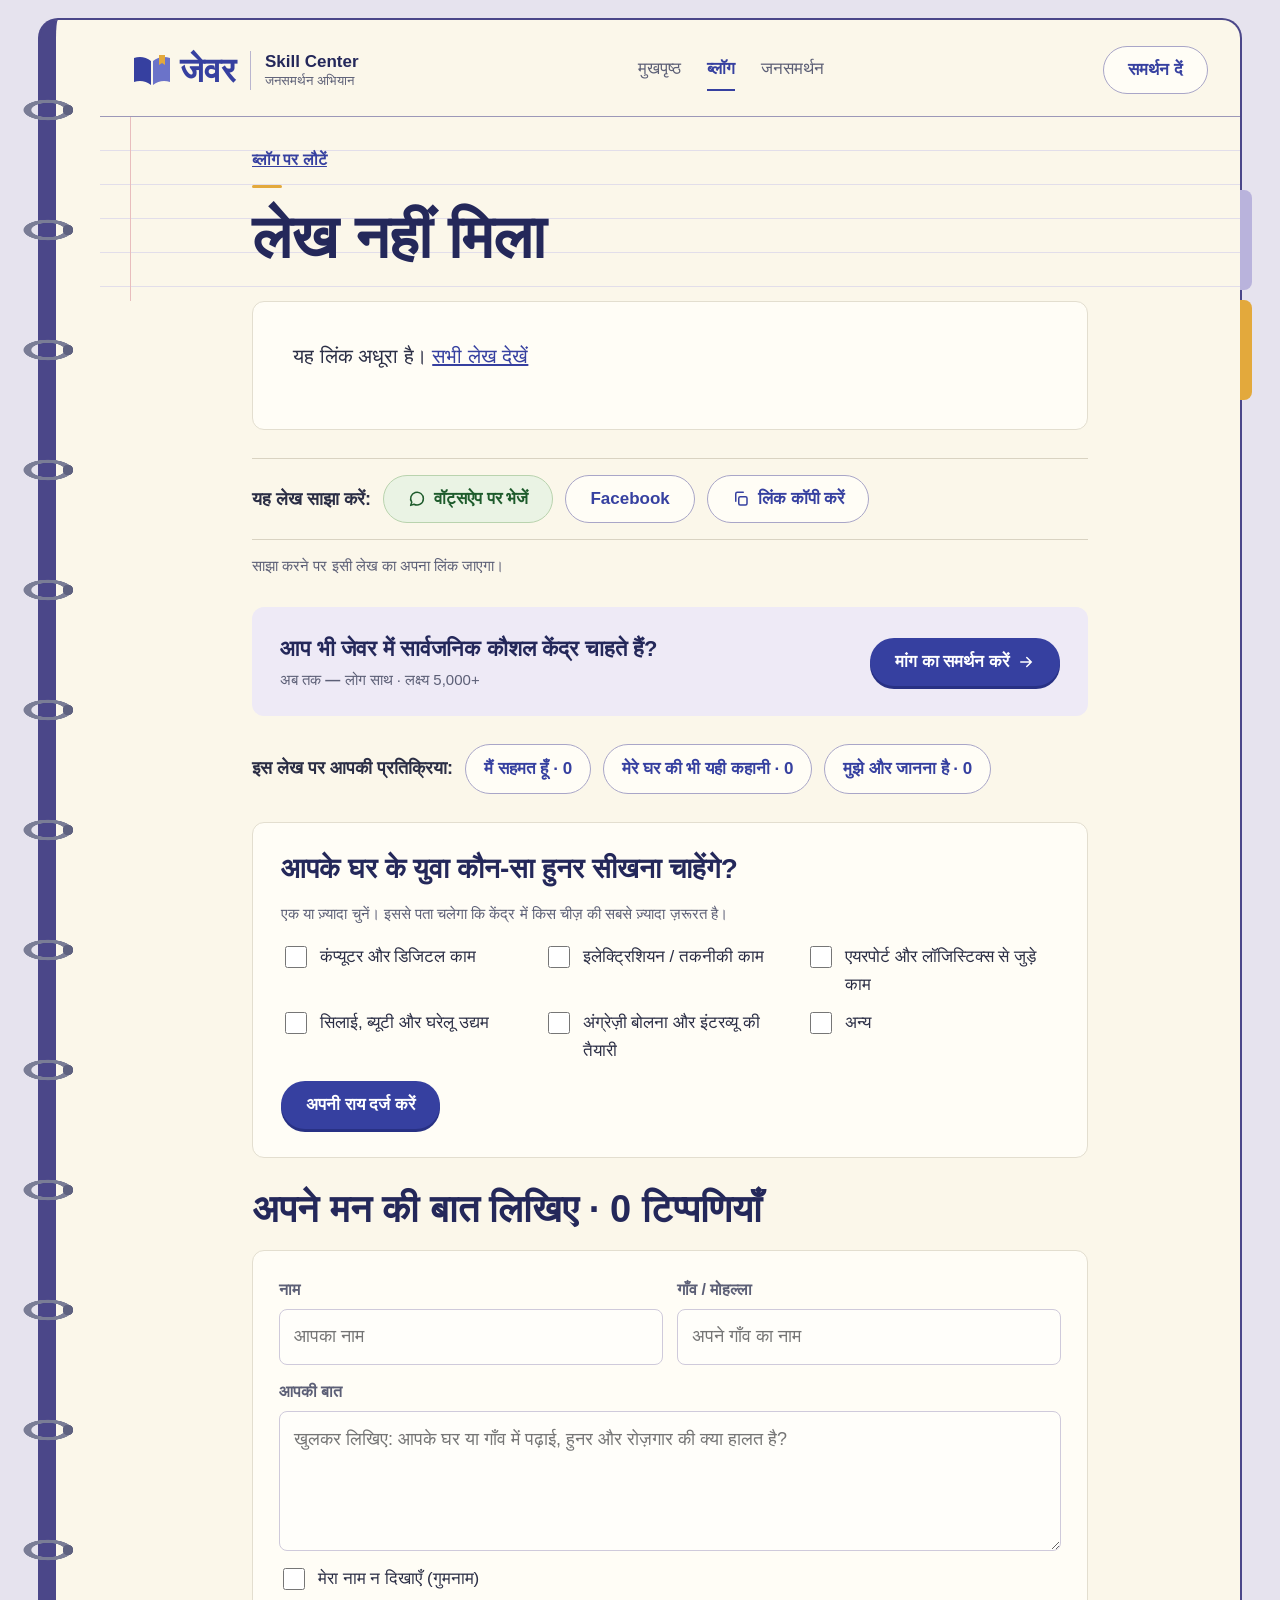
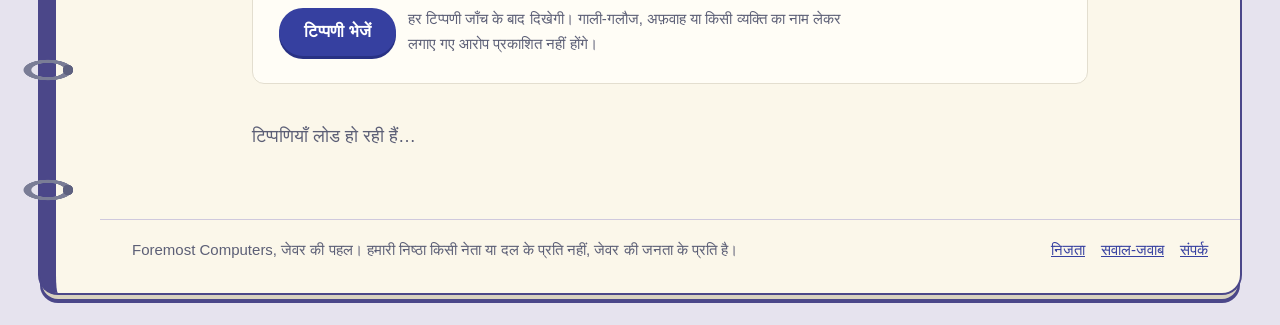
==== lekh/index.html @ 98ee4608 "जेवर कौशल अभियान: नोटबुक design, admin panel, सुरक्षित backend Co-Authored-By: Claude Opus 5.5 <nore" ====
<!doctype html>
<html lang="hi">
<head>
<meta charset="utf-8">
<meta name="viewport" content="width=device-width, initial-scale=1">
<meta http-equiv="Content-Security-Policy" content="default-src 'self'; script-src 'self'; style-src 'self' 'unsafe-inline' https://fonts.googleapis.com; font-src https://fonts.gstatic.com; img-src 'self' data: blob: https://czkkfprkhjdxjcgrgpqh.supabase.co; connect-src 'self' https://czkkfprkhjdxjcgrgpqh.supabase.co; object-src 'none'; base-uri 'self'; form-action 'self'; frame-src 'none'">
<meta name="referrer" content="strict-origin-when-cross-origin">
<link rel="icon" href="../assets/img/favicon.svg" type="image/svg+xml">
<title>जन-आवाज़ की डायरी | जेवर कौशल अभियान</title>
<meta name="description" content="हुनर और शिक्षा की बातें, जेवर से।">
<meta property="og:type" content="article">
<meta property="og:title" content="जन-आवाज़ की डायरी: जेवर कौशल अभियान">
<meta property="og:description" content="इस बार वोट सिर्फ़ शिक्षा के लिए। लेख पढ़ें और अपनी बात लिखें।">
<meta property="og:image" content="https://vickiedevil.github.io/jewar-kaushal/assets/img/kitab-shahar.jpg">
<meta name="twitter:card" content="summary_large_image">
<link rel="preconnect" href="https://fonts.googleapis.com">
<link href="https://fonts.googleapis.com/css2?family=Hind:wght@400;600;700&family=Kalam:wght@400&display=swap" rel="stylesheet">
<link rel="stylesheet" href="../assets/style.css">
</head>
<body data-slug="" data-root="../">
<script src="../assets/article-slug.js"></script>
<div class="book">
<header class="site-head">
<div class="wrap">
<a class="logo" href="../index.html">
<span class="logo-mark"><svg width="40" height="34" viewBox="0 0 40 34" aria-hidden="true"><path d="M2 5c6-2 12-1 17 3v24c-5-4-11-5-17-3z" fill="#3640A0"/><path d="M38 5c-6-2-12-1-17 3v24c5-4 11-5 17-3z" fill="#6B73C9"/><path d="M27 2h6v10l-3-2-3 2z" fill="#E3A93C"/></svg>जेवर</span>
<span class="logo-text"><b>Skill Center</b><span>जनसमर्थन अभियान</span></span>
</a>
<nav class="site-nav" aria-label="मुख्य मेनू">
<a href="../index.html">मुखपृष्ठ</a>
<a href="../jan-awaaz.html" aria-current="page">ब्लॉग</a>
<a href="../index.html#samarthan">जनसमर्थन</a>
</nav>
<a class="btn btn-outline" href="../index.html#samarthan">समर्थन दें</a>
</div>
</header>

<section class="post-head ruled">
<div class="narrow">
<p class="crumb"><a href="../jan-awaaz.html">ब्लॉग पर लौटें</a></p>
<p class="post-meta" id="p-meta">लेख लोड हो रहा है…</p>
<h1 id="p-title">&nbsp;</h1>
<p class="sub" id="p-sub" hidden></p>
</div>
</section>

<main class="post-main">
<div class="narrow">
<img class="post-cover" id="p-cover" alt="" hidden>
<article class="article" id="p-body"><p class="empty">लेख लोड हो रहा है…</p></article>

<section class="chips share" aria-label="यह लेख साझा करें">
<b>यह लेख साझा करें:</b>
<a class="btn btn-wa" data-share="wa" data-text="यह लेख पढ़िए:" href="#"><svg viewBox="0 0 24 24" fill="none" stroke="currentColor" stroke-width="2" stroke-linecap="round" stroke-linejoin="round" aria-hidden="true"><path d="M20.5 11.6a8.5 8.5 0 0 1-12.6 7.4L3.5 20.5l1.5-4.3a8.5 8.5 0 1 1 15.5-4.6z"/></svg>वॉट्सऐप पर भेजें</a>
<button class="btn btn-outline" type="button" data-share="native"><svg viewBox="0 0 24 24" fill="none" stroke="currentColor" stroke-width="2" stroke-linecap="round" aria-hidden="true"><circle cx="18" cy="5" r="3"/><circle cx="6" cy="12" r="3"/><circle cx="18" cy="19" r="3"/><path d="M8.6 13.5l6.8 4M15.4 6.5l-6.8 4"/></svg>साझा करें</button>
<a class="btn btn-outline" data-share="fb" href="#">Facebook</a>
<button class="btn btn-outline" type="button" data-share="copy"><svg viewBox="0 0 24 24" fill="none" stroke="currentColor" stroke-width="2" stroke-linecap="round" stroke-linejoin="round" aria-hidden="true"><rect x="9" y="9" width="11" height="11" rx="2"/><path d="M5 15V5a2 2 0 0 1 2-2h8"/></svg>लिंक कॉपी करें</button>
</section>
<p class="share-note">साझा करने पर इसी लेख का अपना लिंक जाएगा।</p>

<section class="cta-band">
<p style="font-size:22px;font-weight:700">आप भी जेवर में सार्वजनिक कौशल केंद्र चाहते हैं? <span class="small" style="display:block;font-weight:400">अब तक <b data-total>—</b> लोग साथ · लक्ष्य 5,000+</span></p>
<a class="btn btn-primary" href="../index.html#samarthan">मांग का समर्थन करें <svg viewBox="0 0 24 24" fill="none" stroke="currentColor" stroke-width="2" stroke-linecap="round" aria-hidden="true"><path d="M5 12h14M13 6l6 6-6 6"/></svg></a>
</section>

<section class="chips" aria-label="इस लेख पर प्रतिक्रिया">
<b>इस लेख पर आपकी प्रतिक्रिया:</b>
<button class="chip" type="button" data-react="agree">मैं सहमत हूँ · <span data-n>0</span></button>
<button class="chip" type="button" data-react="same_story">मेरे घर की भी यही कहानी · <span data-n>0</span></button>
<button class="chip" type="button" data-react="know_more">मुझे और जानना है · <span data-n>0</span></button>
</section>

<form class="card-form" id="poll-form">
<h2 style="font-size:28px">आपके घर के युवा कौन-सा हुनर सीखना चाहेंगे?</h2>
<p class="small" style="margin:0">एक या ज़्यादा चुनें। इससे पता चलेगा कि केंद्र में किस चीज़ की सबसे ज़्यादा ज़रूरत है।</p>
<fieldset style="border:0;padding:0;margin:0">
<legend class="sr-only">हुनर चुनें</legend>
<div class="poll-grid">
<label class="check"><input type="checkbox" name="skill" value="computer">कंप्यूटर और डिजिटल काम</label>
<label class="check"><input type="checkbox" name="skill" value="electrician">इलेक्ट्रिशियन / तकनीकी काम</label>
<label class="check"><input type="checkbox" name="skill" value="airport">एयरपोर्ट और लॉजिस्टिक्स से जुड़े काम</label>
<label class="check"><input type="checkbox" name="skill" value="silai">सिलाई, ब्यूटी और घरेलू उद्यम</label>
<label class="check"><input type="checkbox" name="skill" value="english">अंग्रेज़ी बोलना और इंटरव्यू की तैयारी</label>
<label class="check"><input type="checkbox" name="skill" value="other">अन्य</label>
</div>
</fieldset>
<button class="btn btn-ink" type="submit" style="align-self:flex-start">अपनी राय दर्ज करें</button>
<p class="msg" id="poll-msg" role="status" hidden></p>
</form>
<div class="card-form" id="poll-results" hidden aria-live="polite"></div>

<section class="comments" aria-labelledby="c-title">
<h2 id="c-title">अपने मन की बात लिखिए · <span data-ccount>0</span> टिप्पणियाँ</h2>
<form class="cform" id="comment-form" novalidate>
<div class="hp" aria-hidden="true"><label>वेबसाइट<input name="website" type="text" tabindex="-1" autocomplete="off"></label></div>
<div class="replying" id="replying" hidden><span>जवाब दे रहे हैं: <b id="replying-name"></b></span><button type="button" id="reply-cancel">रद्द करें</button></div>
<div class="two">
<label class="field">नाम<input name="name" type="text" maxlength="60" placeholder="आपका नाम"></label>
<label class="field">गाँव / मोहल्ला<input name="village" type="text" maxlength="60" placeholder="अपने गाँव का नाम"></label>
</div>
<label class="field">आपकी बात<textarea name="body" maxlength="1500" placeholder="खुलकर लिखिए: आपके घर या गाँव में पढ़ाई, हुनर और रोज़गार की क्या हालत है?"></textarea></label>
<label class="check"><input name="anon" type="checkbox">मेरा नाम न दिखाएँ (गुमनाम)</label>
<div class="chips">
<button class="btn btn-primary" type="submit">टिप्पणी भेजें</button>
<p class="small" style="margin:0;max-width:460px">हर टिप्पणी जाँच के बाद दिखेगी। गाली-गलौज, अफ़वाह या किसी व्यक्ति का नाम लेकर लगाए गए आरोप प्रकाशित नहीं होंगे।</p>
</div>
<p class="msg" id="comment-msg" role="status" hidden></p>
</form>
<div class="clist" id="comment-list"><p class="empty">टिप्पणियाँ लोड हो रही हैं…</p></div>
</section>
</div>
</main>

<footer class="site-foot">
<div class="wrap">
<p>Foremost Computers, जेवर की पहल। हमारी निष्ठा किसी नेता या दल के प्रति नहीं, जेवर की जनता के प्रति है।</p>
<nav aria-label="फ़ुटर"><a href="../index.html#nijta">निजता</a><a href="../index.html#sawal">सवाल-जवाब</a><a href="mailto:Foremostinfotech@gmail.com">संपर्क</a></nav>
</div>
</footer>
</div>
<script src="../assets/vendor/supabase-2.119.2.js"></script>
<script src="../assets/config.js"></script>
<script src="../assets/app.js"></script>
<script src="../assets/article.js"></script>
<script src="../assets/post.js"></script>
</body>
</html>
---- assets/style.css ----
/* जेवर कौशल अभियान — हिंदी नोटबुक डिज़ाइन */
:root{
  --desk:#E6E3EE; --page:#FBF7EA; --card:#FFFDF6; --rule:#E2DEEA; --margin:#E8BDBD;
  --ink:#24285A; --text:#2B2E45; --muted:#5C5F76; --indigo:#3640A0; --indigo-dark:#283184;
  --binding:#4B4789; --saffron:#E3A93C; --soft:#EEEAF6; --sand:#F4EEDC;
  --wa-bg:#EAF3E4; --wa:#1E5B2C; --line:#D9D3C2;
}
*{box-sizing:border-box}
html{scroll-behavior:smooth}
@media (prefers-reduced-motion:reduce){html{scroll-behavior:auto}*{transition:none!important}}
body{margin:0;background:var(--desk);color:var(--text);font-family:'Hind',sans-serif;font-size:18px;line-height:1.65}
a{color:var(--indigo)}a:hover{color:var(--indigo-dark)}
:focus-visible{outline:3px solid var(--saffron);outline-offset:3px;border-radius:4px}
img{max-width:100%;display:block}
h1,h2,h3{color:var(--ink);font-weight:700;line-height:1.25}
.hand{font-family:'Kalam',cursive}
[hidden]{display:none!important}
.hp{position:absolute!important;left:-9999px;width:1px;height:1px;overflow:hidden}
.hero-grid > *,.join > *,.split > *,.desk > *,.feature > *,.two > *{min-width:0}
.sr-only{position:absolute;width:1px;height:1px;overflow:hidden;clip:rect(0 0 0 0);white-space:nowrap}
.small{font-size:15px;color:var(--muted)}
.empty{color:var(--muted)}

/* ---------- कॉपी (notebook) का ढाँचा ---------- */
.book{width:min(1260px,calc(100% - 80px));margin:20px auto 32px;background:var(--page);border-radius:18px;border-left:16px solid var(--binding);box-shadow:0 0 0 2px var(--binding),0 8px 0 -2px #D8D2C0,0 10px 0 0 var(--binding);position:relative;padding-left:44px}
.book::before{content:"";position:absolute;left:-36px;top:30px;bottom:30px;width:62px;background:radial-gradient(circle at 48px 60px,#5E6180 0 5px,transparent 5.5px),radial-gradient(ellipse 26px 11px at 28px 60px,transparent 0 62%,#7A7D96 66% 92%,transparent 96%);background-size:62px 120px;background-repeat:repeat-y;pointer-events:none}
.book::after{content:"";position:absolute;right:-12px;top:170px;width:12px;height:100px;background:#B9B3DC;border-radius:0 8px 8px 0;box-shadow:0 110px 0 #E3A93C;pointer-events:none}
.wrap{max-width:1140px;margin:0 auto;padding:0 32px}
.narrow{max-width:900px;margin:0 auto;padding:0 32px}
.ruled{background-image:linear-gradient(90deg,transparent 0,transparent 30px,var(--margin) 30px,var(--margin) 31.5px,transparent 31.5px),repeating-linear-gradient(transparent 0,transparent 33px,var(--rule) 33px,var(--rule) 34px)}

/* ---------- बटन ---------- */
.btn{display:inline-flex;align-items:center;justify-content:center;gap:8px;min-height:48px;padding:10px 24px;border-radius:999px;border:1.5px solid transparent;font:inherit;font-weight:700;font-size:17px;text-decoration:none;cursor:pointer;line-height:1.2}
.btn svg{width:18px;height:18px;flex:none}
.btn-primary,.btn-ink{background:var(--indigo);color:#fff;box-shadow:0 3px 0 var(--indigo-dark)}
.btn-primary:hover,.btn-ink:hover{background:var(--indigo-dark);color:#fff}
.btn-outline{background:var(--card);border-color:#A9A6C8;color:var(--indigo)}
.btn-outline:hover{border-color:var(--indigo)}
.btn-wa{background:var(--wa-bg);border-color:#B9D3AE;color:var(--wa)}
.btn-wa:hover{border-color:var(--wa);color:var(--wa)}
.btn[disabled]{opacity:.6;cursor:default}
.textlink{font-weight:700;text-underline-offset:5px}

/* ---------- हेडर ---------- */
.site-head .wrap{display:flex;flex-wrap:wrap;align-items:center;justify-content:space-between;gap:16px;padding-top:22px;padding-bottom:18px;border-bottom:1.5px solid #9C98B8}
.logo{display:flex;align-items:center;gap:14px;text-decoration:none;color:var(--ink)}
.logo-mark{display:flex;align-items:center;gap:8px;font-size:34px;font-weight:700;color:var(--indigo)}
.logo-text{border-left:1.5px solid #B9B5CF;padding-left:14px;display:flex;flex-direction:column;line-height:1.3}
.logo-text b{font-size:17px;color:var(--ink)}
.logo-text span{font-size:13px;color:var(--muted)}
.site-nav{display:flex;flex-wrap:wrap;gap:26px;font-size:17px}
.site-nav a{color:var(--muted);text-decoration:none;padding:6px 0}
.site-nav a[aria-current="page"]{color:var(--indigo);font-weight:700;border-bottom:2px solid var(--indigo)}

/* ---------- ब्रांड पट्टी ---------- */
.brandline{display:flex;flex-wrap:wrap;gap:8px 14px;align-items:center;margin:0;font-size:16px;color:var(--muted)}
.brandline b{background:var(--soft);color:var(--indigo);padding:3px 12px;border-radius:999px;font-size:15px}

/* ---------- हीरो ---------- */
.hero-grid{display:grid;grid-template-columns:1.05fr 1fr;gap:32px;align-items:center;padding-top:40px;padding-bottom:36px}
.hero-copy{padding-left:40px;display:flex;flex-direction:column;gap:18px}
.place{display:flex;align-items:center;gap:8px;margin:0;font-weight:700;color:var(--indigo);font-size:16px}
.hero-kick{margin:0;font-family:'Kalam',cursive;font-size:24px;color:#55597A}
.hero h1{margin:0;font-size:clamp(40px,5.2vw,68px);line-height:1.12;letter-spacing:-.5px}
.hero h1 .accent{color:var(--indigo);display:inline-block;position:relative}
.hero h1 .accent::after{content:"";position:absolute;left:4%;right:0;bottom:-6px;height:8px;background:var(--saffron);border-radius:8px;transform:rotate(-1deg);opacity:.85}
.hero .lead{margin:6px 0 0;font-size:20px;max-width:560px}
.hero .actions{display:flex;flex-wrap:wrap;gap:22px;align-items:center;margin-top:6px}
.hero-art{position:relative}
.hero-art img{width:100%;height:auto;filter:drop-shadow(0 18px 22px rgba(40,40,90,.18))}
.hero-art .scribble{position:absolute;right:4%;top:-6px;margin:0;font-family:'Kalam',cursive;font-size:20px;color:#55597A;transform:rotate(-4deg)}

/* ---------- समर्थन गिनती पट्टी ---------- */
.tally{margin:8px 0 0;background:var(--sand);border:1.5px solid #E1D7BC;border-radius:10px;box-shadow:0 3px 0 #E1D7BC;display:grid;grid-template-columns:1.3fr 1fr 1fr}
.tally > div{padding:22px 28px}
.tally > div + div{border-left:1.5px solid #D9CEB0}
.tally h2{margin:0 0 6px;font-size:24px}
.tally p{margin:0}
.tally .label{font-size:15px;font-weight:700;color:var(--muted)}
.tally .num{font-size:clamp(38px,4.6vw,56px);font-weight:700;line-height:1.1;color:var(--ink)}
.tally .goal{color:var(--indigo)}
.bar{height:10px;background:#E7DFC6;border-radius:6px;overflow:hidden;margin-top:10px}
.bar > span{display:block;height:100%;width:0;background:var(--indigo);transition:width .8s ease}

/* ---------- सेक्शन शीर्षक ---------- */
.section{padding:56px 0}
.kicker{display:flex;align-items:center;gap:12px;margin:0 0 8px;font-weight:700;color:var(--muted);font-size:16px}
.kicker::before{content:"";width:30px;height:3px;background:var(--saffron);border-radius:2px}
.sec-head{display:flex;flex-wrap:wrap;justify-content:space-between;align-items:end;gap:14px;margin-bottom:26px}
.sec-head h2{margin:0;font-size:clamp(32px,4vw,48px)}

/* ---------- डायरी / लेख कार्ड ---------- */
.feature{background:var(--card);border:1.5px solid #E3DECF;border-radius:12px;padding:16px;display:grid;grid-template-columns:minmax(240px,400px) 1fr;gap:34px;align-items:center}
.feature img{width:100%;aspect-ratio:3/2;object-fit:cover;border-radius:8px}
.feature .meta{margin:0 0 8px;font-size:15px;font-weight:700;color:#6A5C8E}
.feature h3{margin:0 0 10px;font-size:clamp(26px,3.2vw,40px)}
.feature h3 a{color:inherit;text-decoration:none}
.feature p.sum{margin:0 0 18px;color:var(--muted);font-size:19px}
.card-actions{display:flex;flex-wrap:wrap;gap:12px}
.more{display:grid;grid-template-columns:repeat(auto-fit,minmax(300px,1fr));gap:18px;margin-top:20px}
.mini{background:var(--card);border:1.5px solid #E3DECF;border-radius:10px;padding:12px;display:flex;gap:18px;align-items:center;text-decoration:none;color:var(--ink)}
.mini img{width:130px;aspect-ratio:4/3;object-fit:cover;border-radius:6px;flex:none}
.mini .cat{margin:0 0 4px;font-size:14px;font-weight:700;color:#6A5C8E}
.mini h3{margin:0;font-size:21px}
.mini:hover h3{color:var(--indigo)}
.ph{width:130px;aspect-ratio:4/3;border-radius:6px;flex:none;background:repeating-linear-gradient(transparent 0 15px,#D9D3E9 15px 16px),var(--soft)}

/* ---------- जनता की बातें (स्टिकी नोट) ---------- */
.notes{display:grid;grid-template-columns:repeat(auto-fit,minmax(230px,1fr));gap:30px 24px}
.note{margin:0;padding:28px 22px 22px;font-family:'Kalam',cursive;font-size:24px;line-height:1.4;color:#2A2A3A;box-shadow:0 10px 14px -9px rgba(40,30,0,.4);position:relative}
.note::before{content:"";position:absolute;top:-11px;left:calc(50% - 40px);width:80px;height:22px;background:rgba(255,255,255,.65);transform:rotate(-3deg)}
.note:nth-child(4n+1){background:#FFF0A8;transform:rotate(-2deg)}
.note:nth-child(4n+2){background:#E3DCF7;transform:rotate(1.5deg)}
.note:nth-child(4n+3){background:#D6EEDB;transform:rotate(-1deg)}
.note:nth-child(4n){background:#FFDCC8;transform:rotate(2deg)}

/* ---------- आँकड़े ---------- */
.facts{background:var(--ink);color:#fff;border-radius:14px;padding:36px;margin:0 32px}
.facts h2{color:#fff;margin:0 0 22px;font-size:clamp(28px,3.4vw,40px)}
.fact-grid{display:grid;grid-template-columns:repeat(auto-fit,minmax(220px,1fr));gap:16px}
.fact{background:var(--card);color:var(--text);border-radius:10px;padding:20px;display:flex;flex-direction:column;gap:4px}
.fact b{font-size:44px;color:var(--indigo);line-height:1.1}
.fact span{font-size:14px;color:var(--muted)}
.facts .question{margin:22px 0 0;font-size:21px;font-weight:600}
.facts .question em{font-style:normal;color:#F6D38C}

/* ---------- जनप्रतिनिधियों के लिए पट्टी ---------- */
.leader-band{padding:34px 0 0}
.leader{background:var(--ink);color:#EDEBFA;border-radius:14px;padding:30px 34px;display:grid;grid-template-columns:1fr auto;gap:24px;align-items:center}
.leader h2{color:#fff;margin:0 0 10px;font-size:clamp(26px,3.2vw,36px)}
.leader p{margin:0 0 8px}.leader b{color:#F6D38C}
.leader .kicker{color:#C9C6E8}
.leader .small{color:#C9C6E8}
.leader-acts{display:flex;flex-direction:column;gap:12px;align-items:center}
.leader .btn-primary{background:var(--saffron);color:#24285A;box-shadow:0 3px 0 #B9832A}
.leader .btn-primary:hover{background:#F0B955;color:#24285A}
.leader .textlink{color:#fff}
.contact-line{font-size:16px;margin:6px 0 0}
.leader .contact-line a{color:#F6D38C}
@media (max-width:900px){.leader{grid-template-columns:1fr}.leader-acts{align-items:flex-start}}
@media (max-width:640px){.leader{padding:24px 20px}}

/* ---------- खुला पत्र: एक वोट ---------- */
.letter{max-width:820px;margin:0 auto;background-color:var(--card);border:1.5px solid #E3DECF;border-radius:12px;box-shadow:0 6px 0 -1px #E1D7BC;padding:40px 44px 34px 64px;position:relative;font-size:20px;line-height:1.8}
.letter::before{content:"";position:absolute;top:-12px;left:calc(50% - 50px);width:100px;height:24px;background:rgba(227,169,60,.55);transform:rotate(-2deg)}
.letter h2{margin:0 0 16px;font-size:clamp(28px,3.6vw,40px)}
.letter p{margin:0 0 14px}
.letter .strong{font-weight:700;color:var(--ink)}
.letter-foot{display:flex;flex-wrap:wrap;gap:16px;align-items:center;justify-content:space-between;margin-top:10px}
.letter .sign{margin:0;font-family:'Kalam',cursive;font-size:24px;color:var(--indigo)}
@media (max-width:640px){.letter{padding:30px 20px 24px;font-size:18px}}

/* ---------- फ़ॉर्म ---------- */
.join{display:grid;grid-template-columns:1fr 1fr;gap:44px;align-items:start}
.card-form{background:var(--card);border:1.5px solid #E3DECF;border-radius:12px;padding:28px;display:flex;flex-direction:column;gap:16px}
.card-form h2{margin:0;font-size:30px}
.field{display:flex;flex-direction:column;gap:6px;font-weight:700;font-size:16px;color:var(--muted)}
.field input,.field textarea,.field select{width:100%;max-width:100%;font:inherit;font-weight:400;font-size:18px;color:var(--text);padding:12px 14px;border:1.5px solid #CFCADB;border-radius:8px;background:#FFFEFA}
.field input:focus,.field textarea:focus,.field select:focus{border-color:var(--indigo);outline:none;box-shadow:0 0 0 3px #D6D8F3}
.field textarea{resize:vertical;min-height:140px;line-height:1.7}
.check{display:flex;gap:10px;align-items:flex-start;font-size:17px}
.check input{width:22px;height:22px;margin-top:3px;flex:none;accent-color:var(--indigo)}
.msg{margin:0;padding:12px 14px;border-radius:8px;font-weight:600}
.msg.ok{background:#E4F2E6;color:#1C5530}
.msg.err{background:#FBE3DC;color:#8A2E07}
.thanks{display:flex;flex-direction:column;gap:14px}
.pledge{font-size:20px;line-height:1.7}
.pledge .q{font-family:'Kalam',cursive;font-size:clamp(28px,3.2vw,36px);line-height:1.4;color:var(--indigo);margin:0 0 18px}

/* ---------- गाँव और पहल ---------- */
.split{display:grid;grid-template-columns:1fr 1fr;gap:36px}
.split h2{margin:0 0 10px;font-size:30px}
.vrow{display:flex;justify-content:space-between;border-bottom:1px dashed #CFC8B2;padding:8px 0}
.boxed{background:var(--soft);border-radius:12px;padding:28px;display:flex;flex-direction:column;gap:12px}
.boxed p{margin:0}

/* ---------- सवाल-जवाब ---------- */
.faq details{border-bottom:1px solid var(--line);padding:14px 0}
.faq summary{font-weight:700;cursor:pointer;color:var(--ink)}
.faq details p{margin:8px 0 0}

/* ---------- फ़ुटर ---------- */
.site-foot .wrap{display:flex;flex-wrap:wrap;justify-content:space-between;gap:14px;padding-top:18px;padding-bottom:30px;border-top:1.5px solid #CFC9DD;font-size:15px;color:var(--muted)}
.site-foot p{margin:0;max-width:640px}
.site-foot nav{display:flex;gap:16px}

/* ---------- लेख पन्ना ---------- */
.post-head .narrow{padding-top:30px;padding-bottom:26px;display:flex;flex-direction:column;gap:12px}
.crumb{margin:0;font-size:16px;font-weight:700}
.post-meta{margin:0;display:flex;align-items:center;gap:12px;font-size:15px;font-weight:700;color:#6A5C8E}
.post-meta::before{content:"";width:30px;height:3px;background:var(--saffron);border-radius:2px}
.post-tag{display:none}
.post-head h1{margin:0;font-size:clamp(34px,5vw,60px)}
.post-head .sub{margin:0;font-size:20px;color:var(--muted)}
.post-main .narrow{padding-bottom:50px;display:flex;flex-direction:column;gap:28px}
.post-cover{width:100%;aspect-ratio:16/9;object-fit:cover;border-radius:10px}
.article{background:var(--card);border:1.5px solid #E3DECF;border-radius:12px;padding:36px 40px;font-size:20px;line-height:1.85}
.article p{margin:0 0 18px}
.article h2{font-size:26px;margin:28px 0 12px}
.article h2:first-child{margin-top:0}
.factbox{background:var(--sand);border-radius:10px;padding:18px 22px;margin:0 0 18px}
.factbox p{margin:0 0 10px}.factbox p:last-child{margin:0}
.factbox strong{color:var(--indigo);font-size:24px}
.article blockquote{margin:8px 0 22px;padding:4px 0 4px 20px;border-left:5px solid var(--saffron);font-family:'Kalam',cursive;font-size:28px;line-height:1.5;color:var(--indigo)}
.source{font-size:15px;line-height:1.6;color:var(--muted);border-top:1px dashed #CFC8B2;padding-top:14px;margin:0}
.cta-band{background:var(--soft);border-radius:12px;padding:24px 28px;display:flex;flex-wrap:wrap;gap:18px;align-items:center;justify-content:space-between}
.cta-band p{margin:0;color:var(--ink)}
.chips{display:flex;flex-wrap:wrap;gap:12px;align-items:center}
.chip{font:inherit;font-size:17px;font-weight:600;background:var(--card);border:1.5px solid #A9A6C8;color:var(--indigo);padding:10px 18px;border-radius:999px;min-height:48px;cursor:pointer}
.chip[aria-pressed="true"]{background:var(--indigo);border-color:var(--indigo);color:#fff}
.share{border-top:1px solid var(--line);border-bottom:1px solid var(--line);padding:16px 0}
.share-note{margin:-14px 0 0;font-size:15px;color:var(--muted)}
.poll-grid{display:grid;grid-template-columns:repeat(auto-fit,minmax(240px,1fr));gap:10px}
.result{display:flex;flex-direction:column;gap:4px;font-size:17px}
.comments h2{margin:0 0 16px;font-size:clamp(28px,3.4vw,38px)}
.cform{background:var(--card);border:1.5px solid #E3DECF;border-radius:12px;padding:26px;display:flex;flex-direction:column;gap:14px}
.two{display:grid;grid-template-columns:repeat(auto-fit,minmax(min(220px,100%),1fr));gap:14px}
.replying{display:flex;gap:10px;align-items:center;background:var(--soft);padding:8px 12px;border-radius:8px}
.replying button{font:inherit;background:none;border:none;color:#8A2E07;font-weight:700;cursor:pointer;min-height:40px}
.clist{display:flex;flex-direction:column;gap:14px;margin-top:20px}
.comment{background:var(--card);border:1.5px solid #E3DECF;border-radius:10px;padding:18px 20px}
.comment .who{margin:0 0 6px;font-size:16px;color:var(--muted)}.comment .who b{color:var(--ink)}
.comment .body{margin:0 0 8px;font-size:18px;line-height:1.7;white-space:pre-line}
.comment .acts{display:flex;gap:16px}
.comment .acts button{font:inherit;font-size:16px;font-weight:600;background:none;border:none;color:var(--indigo);cursor:pointer;min-height:44px;padding:0}
.reply{margin:10px 0 0 26px;background:#F7F5FC;border-left:4px solid #B9B5DA;border-radius:6px;padding:12px 14px}
.reply.official{background:var(--soft);border-left-color:var(--indigo)}

/* ---------- लेखक कक्ष ---------- */
.desk{display:grid;grid-template-columns:1.4fr 1fr;gap:26px;align-items:start}
.desk-side{background:var(--sand);border:1.5px solid #E1D7BC;border-radius:12px;padding:22px;display:flex;flex-direction:column;gap:14px;position:sticky;top:16px}
.og-card{background:var(--card);border:1.5px solid #E3DECF;border-radius:10px;overflow:hidden}
.og-card img,.og-card .ph{width:100%;aspect-ratio:16/9;object-fit:cover;border-radius:0}
.og-card div{padding:12px 14px}
.og-card b{display:block;font-size:19px;color:var(--ink);line-height:1.35}
.drafts{display:flex;flex-direction:column;gap:8px}
.drafts button{font:inherit;text-align:left;background:var(--card);border:1.5px solid #E3DECF;border-radius:8px;padding:10px 12px;cursor:pointer;color:var(--ink)}
.preview-frame{width:100%;height:760px;border:1.5px solid #CFCADB;border-radius:12px;background:#fff}
.steps{margin:0;padding-left:22px}.steps li{margin-bottom:6px}
code{background:var(--soft);padding:1px 6px;border-radius:4px;font-size:.9em}

@media (min-width:901px){.hero h1 .accent{white-space:nowrap}}
/* ---------- मोबाइल ---------- */
@media (max-width:900px){
  .hero-grid,.join,.split,.desk,.feature{grid-template-columns:1fr}
  .hero-copy{padding-left:12px}
  .tally{grid-template-columns:1fr 1fr}
  .tally > div:first-child{grid-column:1/-1;border-bottom:1.5px solid #D9CEB0}
  .tally > div:nth-child(2){border-left:0}
  .desk-side{position:static}
}
@media (max-width:640px){
  body{font-size:17px}
  .book{width:100%;margin:0;border-radius:0;border-left-width:8px;padding-left:0;box-shadow:none}
  .book::before,.book::after{display:none}
  .wrap,.narrow{padding:0 18px}
  .ruled{background-image:repeating-linear-gradient(transparent 0,transparent 33px,var(--rule) 33px,var(--rule) 34px)}
  .site-nav{gap:18px;font-size:16px}
  .logo-mark{font-size:28px}
  .hero-grid{padding-top:24px}
  .hero-copy{padding-left:0}
  .tally > div{padding:16px 18px}
  .facts{margin:0 12px;padding:24px 18px}
  .article{padding:24px 20px}
  .mini img,.ph{width:96px}
  .card-actions .btn{flex:1 1 auto}
}
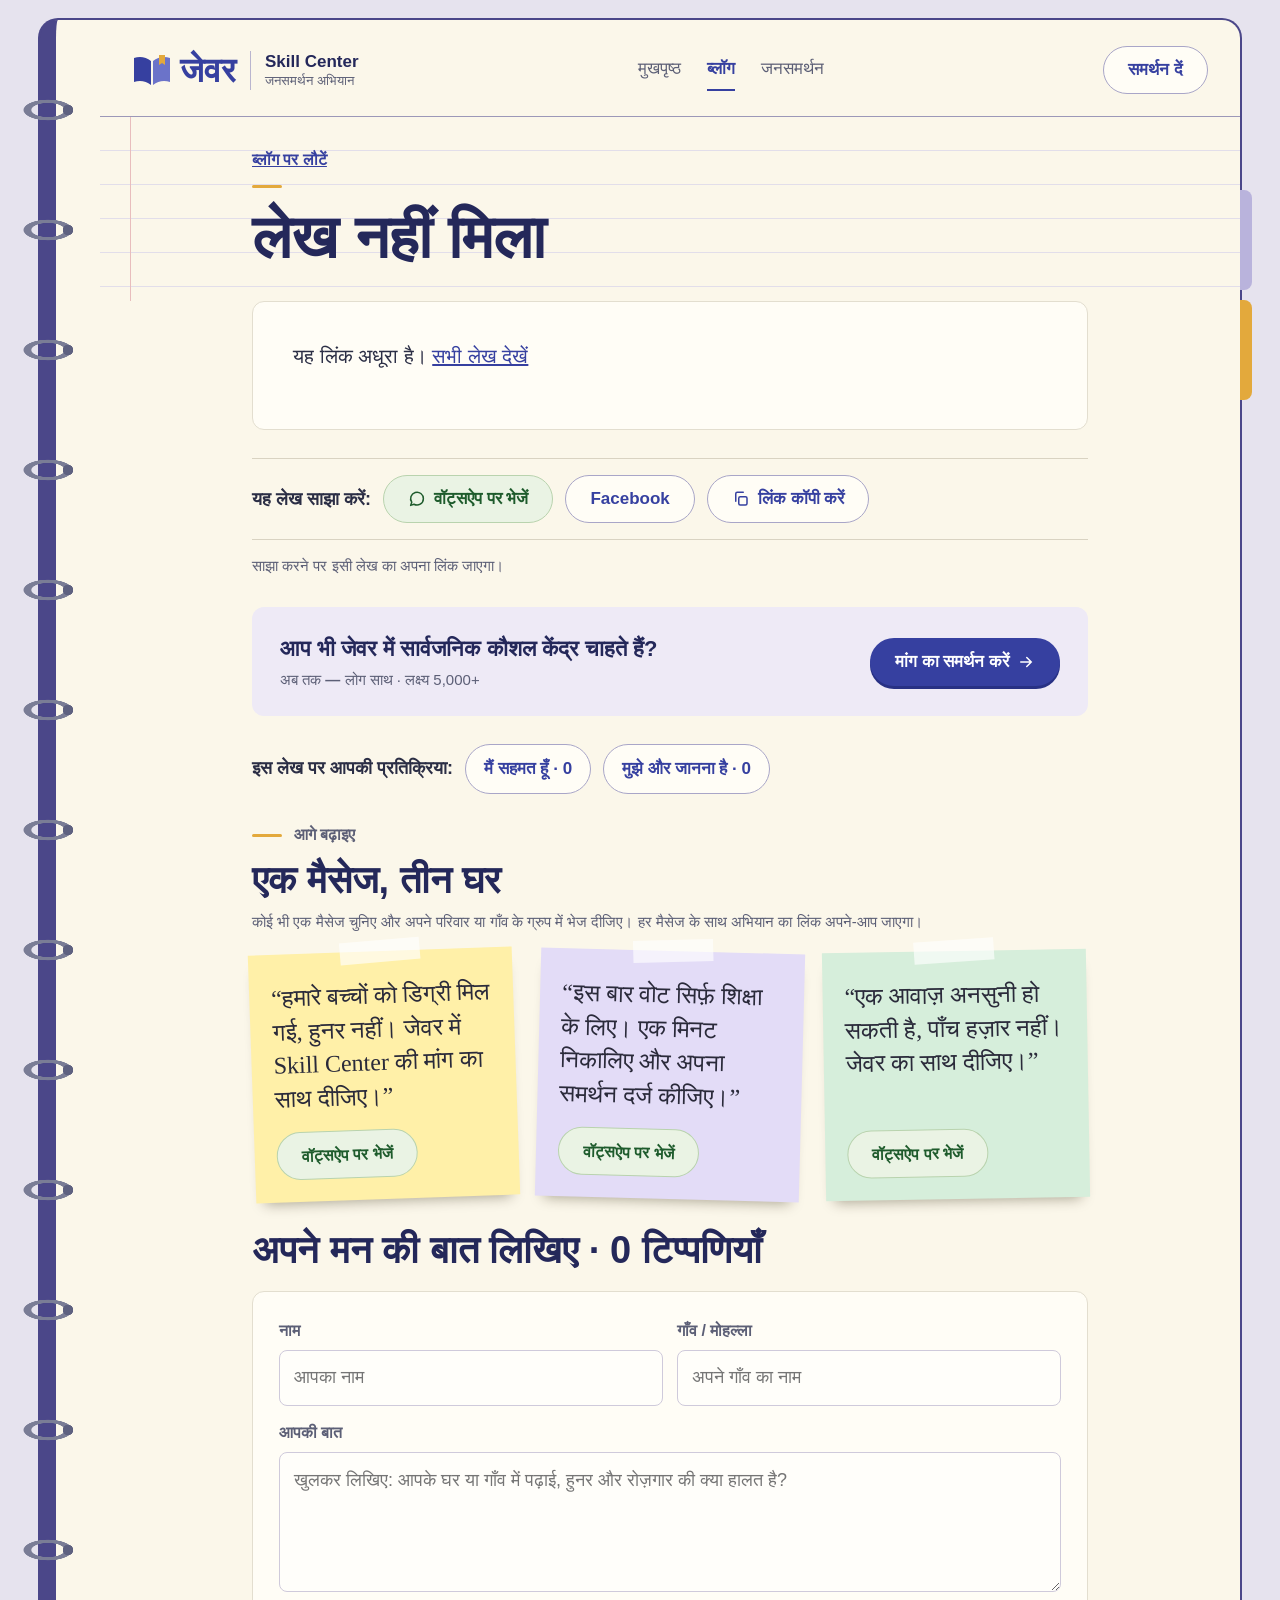
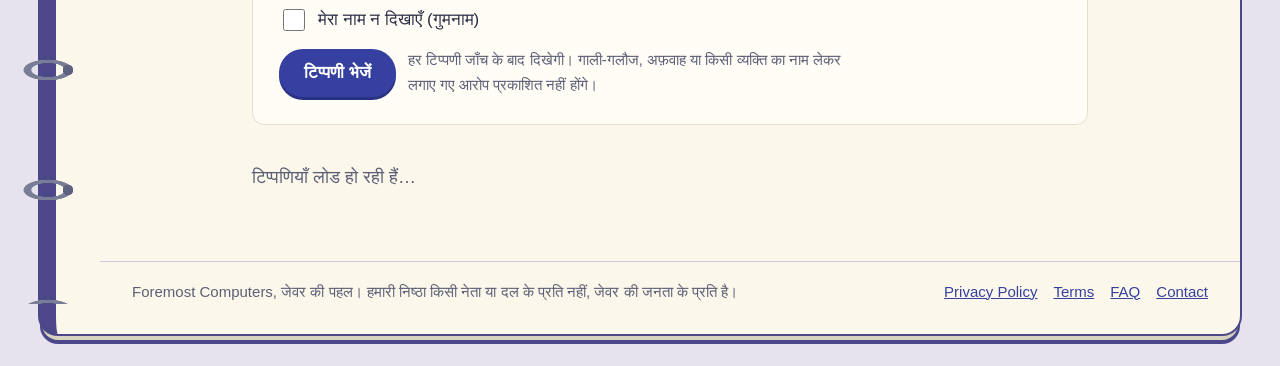
==== commit fe81645d: "Footer pages (Privacy, Terms, Contact), English admin with Hindi toggle, share-message section repla" ====
--- a/lekh/index.html
+++ b/lekh/index.html
@@ -11,7 +11,7 @@
 <meta property="og:type" content="article">
 <meta property="og:title" content="जन-आवाज़ की डायरी: जेवर कौशल अभियान">
 <meta property="og:description" content="इस बार वोट सिर्फ़ शिक्षा के लिए। लेख पढ़ें और अपनी बात लिखें।">
-<meta property="og:image" content="https://vickiedevil.github.io/jewar-kaushal/assets/img/kitab-shahar.jpg">
+<meta property="og:image" content="https://vickie-devil.github.io/jewar-kaushal/assets/img/kitab-shahar.jpg">
 <meta name="twitter:card" content="summary_large_image">
 <link rel="preconnect" href="https://fonts.googleapis.com">
 <link href="https://fonts.googleapis.com/css2?family=Hind:wght@400;600;700&family=Kalam:wght@400&display=swap" rel="stylesheet">
@@ -66,28 +66,19 @@
 <section class="chips" aria-label="इस लेख पर प्रतिक्रिया">
 <b>इस लेख पर आपकी प्रतिक्रिया:</b>
 <button class="chip" type="button" data-react="agree">मैं सहमत हूँ · <span data-n>0</span></button>
-<button class="chip" type="button" data-react="same_story">मेरे घर की भी यही कहानी · <span data-n>0</span></button>
 <button class="chip" type="button" data-react="know_more">मुझे और जानना है · <span data-n>0</span></button>
 </section>
 
-<form class="card-form" id="poll-form">
-<h2 style="font-size:28px">आपके घर के युवा कौन-सा हुनर सीखना चाहेंगे?</h2>
-<p class="small" style="margin:0">एक या ज़्यादा चुनें। इससे पता चलेगा कि केंद्र में किस चीज़ की सबसे ज़्यादा ज़रूरत है।</p>
-<fieldset style="border:0;padding:0;margin:0">
-<legend class="sr-only">हुनर चुनें</legend>
-<div class="poll-grid">
-<label class="check"><input type="checkbox" name="skill" value="computer">कंप्यूटर और डिजिटल काम</label>
-<label class="check"><input type="checkbox" name="skill" value="electrician">इलेक्ट्रिशियन / तकनीकी काम</label>
-<label class="check"><input type="checkbox" name="skill" value="airport">एयरपोर्ट और लॉजिस्टिक्स से जुड़े काम</label>
-<label class="check"><input type="checkbox" name="skill" value="silai">सिलाई, ब्यूटी और घरेलू उद्यम</label>
-<label class="check"><input type="checkbox" name="skill" value="english">अंग्रेज़ी बोलना और इंटरव्यू की तैयारी</label>
-<label class="check"><input type="checkbox" name="skill" value="other">अन्य</label>
+<section class="spread" aria-labelledby="spread-title">
+<p class="kicker">आगे बढ़ाइए</p>
+<h2 id="spread-title">एक मैसेज, तीन घर</h2>
+<p class="small" style="margin:0 0 16px">कोई भी एक मैसेज चुनिए और अपने परिवार या गाँव के ग्रुप में भेज दीजिए। हर मैसेज के साथ अभियान का लिंक अपने-आप जाएगा।</p>
+<div class="spread-grid">
+<figure class="note"><blockquote>“हमारे बच्चों को डिग्री मिल गई, हुनर नहीं। जेवर में Skill Center की मांग का साथ दीजिए।”</blockquote><a class="btn btn-wa" data-share="wa" data-url="../index.html" data-text="हमारे बच्चों को डिग्री मिल गई, हुनर नहीं। जेवर में Skill Center की मांग का साथ दीजिए:" href="#">वॉट्सऐप पर भेजें</a></figure>
+<figure class="note"><blockquote>“इस बार वोट सिर्फ़ शिक्षा के लिए। एक मिनट निकालिए और अपना समर्थन दर्ज कीजिए।”</blockquote><a class="btn btn-wa" data-share="wa" data-url="../index.html" data-text="इस बार वोट सिर्फ़ शिक्षा के लिए। एक मिनट निकालिए और अपना समर्थन दर्ज कीजिए:" href="#">वॉट्सऐप पर भेजें</a></figure>
+<figure class="note"><blockquote>“एक आवाज़ अनसुनी हो सकती है, पाँच हज़ार नहीं। जेवर का साथ दीजिए।”</blockquote><a class="btn btn-wa" data-share="wa" data-url="../index.html" data-text="एक आवाज़ अनसुनी हो सकती है, पाँच हज़ार नहीं। जेवर का साथ दीजिए:" href="#">वॉट्सऐप पर भेजें</a></figure>
 </div>
-</fieldset>
-<button class="btn btn-ink" type="submit" style="align-self:flex-start">अपनी राय दर्ज करें</button>
-<p class="msg" id="poll-msg" role="status" hidden></p>
-</form>
-<div class="card-form" id="poll-results" hidden aria-live="polite"></div>
+</section>
 
 <section class="comments" aria-labelledby="c-title">
 <h2 id="c-title">अपने मन की बात लिखिए · <span data-ccount>0</span> टिप्पणियाँ</h2>
@@ -114,7 +105,7 @@
 <footer class="site-foot">
 <div class="wrap">
 <p>Foremost Computers, जेवर की पहल। हमारी निष्ठा किसी नेता या दल के प्रति नहीं, जेवर की जनता के प्रति है।</p>
-<nav aria-label="फ़ुटर"><a href="../index.html#nijta">निजता</a><a href="../index.html#sawal">सवाल-जवाब</a><a href="mailto:Foremostinfotech@gmail.com">संपर्क</a></nav>
+<nav aria-label="Footer"><a href="../privacy.html">Privacy Policy</a><a href="../terms.html">Terms</a><a href="../index.html#sawal">FAQ</a><a href="../contact.html">Contact</a></nav>
 </div>
 </footer>
 </div>
--- a/assets/style.css
+++ b/assets/style.css
@@ -226,6 +226,23 @@
 .reply{margin:10px 0 0 26px;background:#F7F5FC;border-left:4px solid #B9B5DA;border-radius:6px;padding:12px 14px}
 .reply.official{background:var(--soft);border-left-color:var(--indigo)}
 
+/* ---------- एक मैसेज, तीन घर ---------- */
+.spread h2{margin:0 0 6px;font-size:clamp(28px,3.4vw,38px)}
+.spread-grid{display:grid;grid-template-columns:repeat(auto-fit,minmax(230px,1fr));gap:28px 22px}
+.spread .note{display:flex;flex-direction:column;justify-content:space-between;gap:16px}
+.spread .note blockquote{margin:0}
+.spread .note .btn{font-family:'Hind',sans-serif;font-size:16px;align-self:flex-start}
+
+/* ---------- जानकारी पन्ने (Privacy, Terms, Contact) ---------- */
+.doc{background:var(--card);border:1.5px solid #E3DECF;border-radius:12px;padding:34px 40px;line-height:1.75}
+.doc h2{font-size:24px;margin:26px 0 8px}.doc h2:first-child{margin-top:0}
+.doc p,.doc li{font-size:18px}
+.doc ul{padding-left:22px}
+.contact-grid{display:grid;grid-template-columns:repeat(auto-fit,minmax(240px,1fr));gap:16px}
+.contact-card{background:var(--card);border:1.5px solid #E3DECF;border-radius:12px;padding:22px;display:flex;flex-direction:column;gap:8px}
+.contact-card b{font-size:20px;color:var(--ink)}
+@media (max-width:640px){.doc{padding:24px 20px}}
+
 /* ---------- लेखक कक्ष ---------- */
 .desk{display:grid;grid-template-columns:1.4fr 1fr;gap:26px;align-items:start}
 .desk-side{background:var(--sand);border:1.5px solid #E1D7BC;border-radius:12px;padding:22px;display:flex;flex-direction:column;gap:14px;position:sticky;top:16px}
